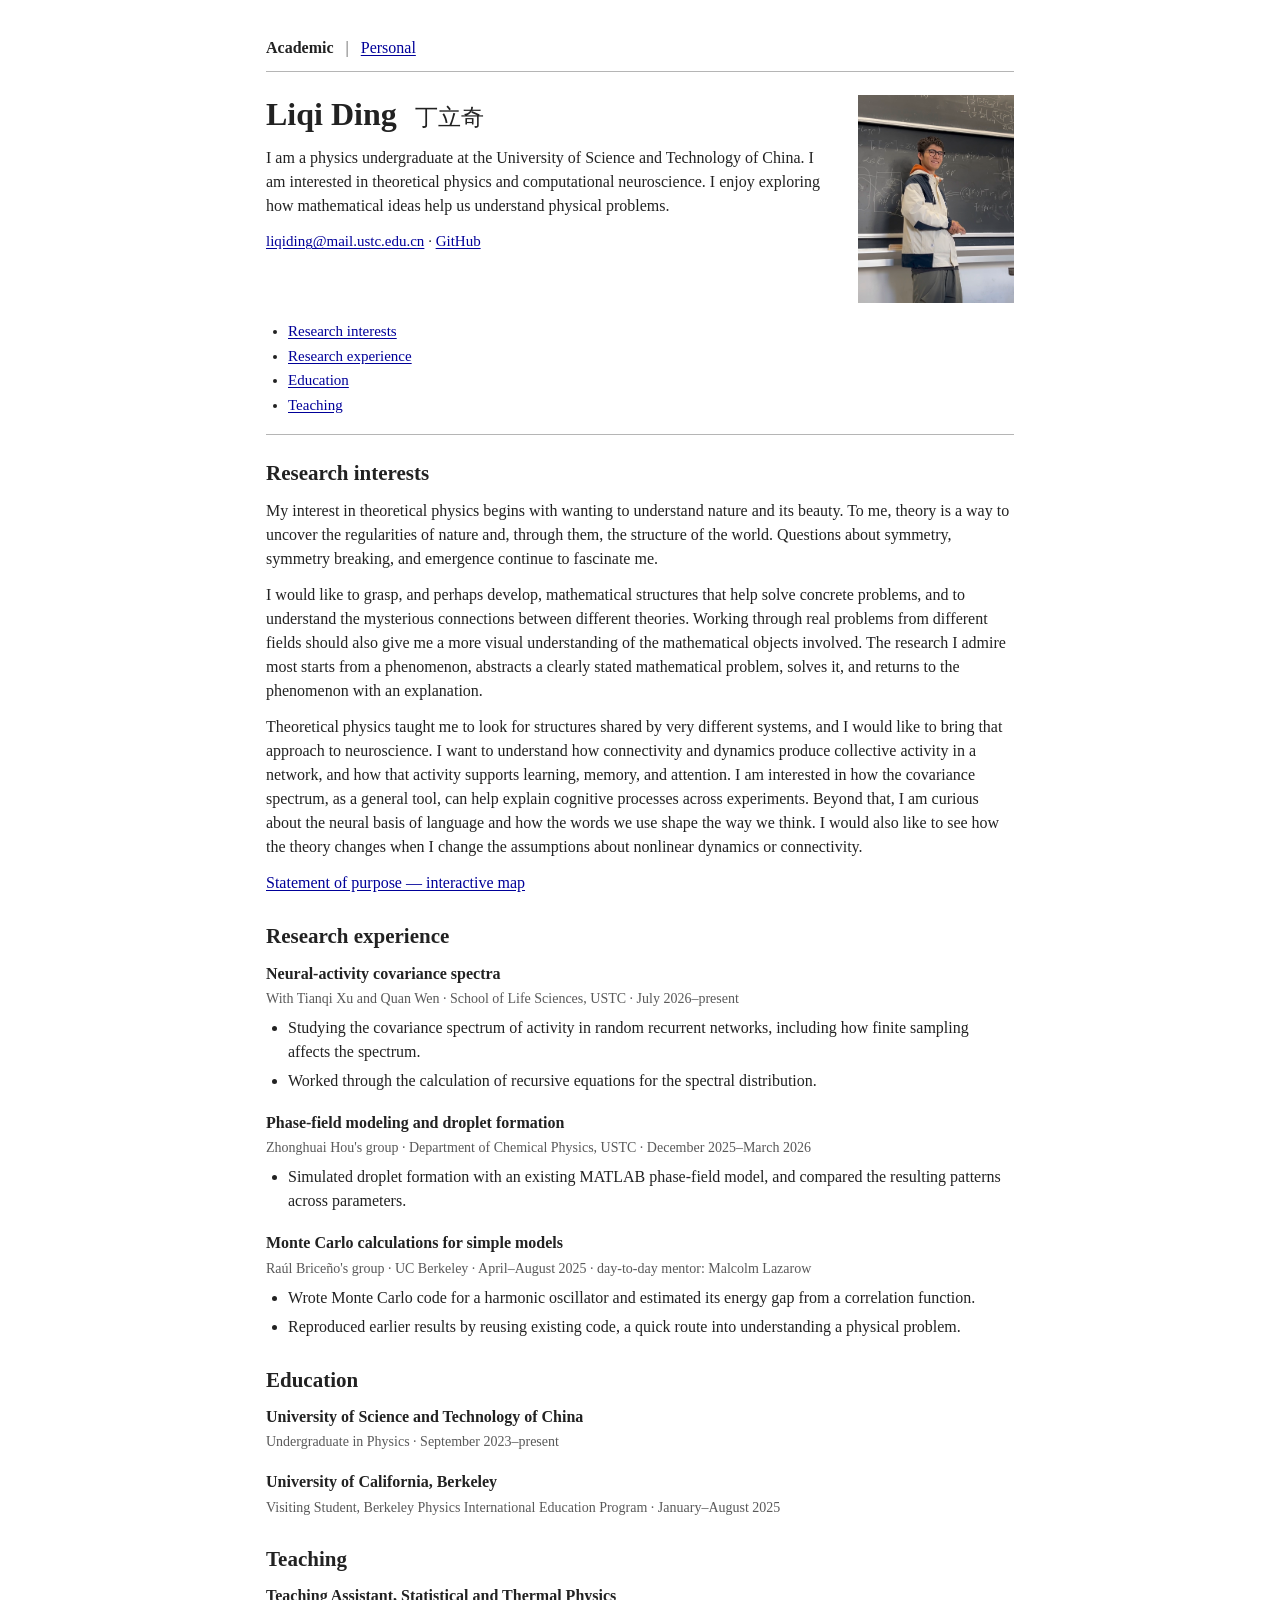
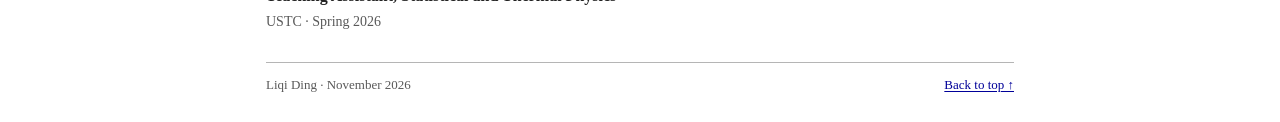
==== index.html @ dd3efa05 "Publish academic homepage, Personal page and interactive SOP map" ====
<!doctype html>
<html lang="en">
<head>
<meta charset="utf-8">
<meta name="viewport" content="width=device-width, initial-scale=1">
<meta name="description" content="Liqi Ding — physics undergraduate at USTC, with interests in theoretical physics and computational neuroscience.">
<title>Liqi Ding</title>
<link rel="stylesheet" href="style.css">
</head>
<body id="top">
<a class="skip-link" href="#main">Skip to content</a>
<nav class="site-nav" aria-label="Main navigation"><strong aria-current="page">Academic</strong><span aria-hidden="true">|</span><a href="personal.html">Personal</a></nav>
<header><div class="intro"><div class="intro-text"><h1>Liqi Ding <span lang="zh-Hans">丁立奇</span></h1><p>I am a physics undergraduate at the University of Science and Technology of China. I am interested in theoretical physics and computational neuroscience. I enjoy exploring how mathematical ideas help us understand physical problems.</p><p class="contact"><a href="mailto:liqiding@mail.ustc.edu.cn">liqiding@mail.ustc.edu.cn</a> · <a href="https://github.com/LuckytoeUSTC">GitHub</a></p></div><img class="portrait" src="assets/portrait.png" alt="Liqi Ding standing in front of a blackboard" width="156" height="208"></div><nav class="page-toc" aria-label="Sections"><ul>
<li><a href="#research-interests">Research interests</a></li>
<li><a href="#research-experience">Research experience</a></li>
<li><a href="#education">Education</a></li>
<li><a href="#teaching">Teaching</a></li>
</ul></nav></header>
<main id="main">
<section id="research-interests" aria-labelledby="research-interests-title">
<h2 id="research-interests-title">Research interests</h2>
<p>My interest in theoretical physics begins with wanting to understand nature and its beauty. To me, theory is a way to uncover the regularities of nature and, through them, the structure of the world. Questions about symmetry, symmetry breaking, and emergence continue to fascinate me.</p>
<p>I would like to grasp, and perhaps develop, mathematical structures that help solve concrete problems, and to understand the mysterious connections between different theories. Working through real problems from different fields should also give me a more visual understanding of the mathematical objects involved. The research I admire most starts from a phenomenon, abstracts a clearly stated mathematical problem, solves it, and returns to the phenomenon with an explanation.</p>
<p>Theoretical physics taught me to look for structures shared by very different systems, and I would like to bring that approach to neuroscience. I want to understand how connectivity and dynamics produce collective activity in a network, and how that activity supports learning, memory, and attention. I am interested in how the covariance spectrum, as a general tool, can help explain cognitive processes across experiments. Beyond that, I am curious about the neural basis of language and how the words we use shape the way we think. I would also like to see how the theory changes when I change the assumptions about nonlinear dynamics or connectivity.</p>
<p><a href="sop-map.html">Statement of purpose — interactive map</a></p>
</section>
<section id="research-experience" aria-labelledby="research-experience-title">
<h2 id="research-experience-title">Research experience</h2>
<article class="cv-entry"><h3>Neural-activity covariance spectra</h3>
<p class="entry-context">With Tianqi Xu and Quan Wen · School of Life Sciences, USTC · July 2026–present</p>
<ul><li>Studying the covariance spectrum of activity in random recurrent networks, including how finite sampling affects the spectrum.</li><li>Worked through the calculation of recursive equations for the spectral distribution.</li></ul>
</article>
<article class="cv-entry"><h3>Phase-field modeling and droplet formation</h3>
<p class="entry-context">Zhonghuai Hou&#x27;s group · Department of Chemical Physics, USTC · December 2025–March 2026</p>
<ul><li>Simulated droplet formation with an existing MATLAB phase-field model, and compared the resulting patterns across parameters.</li></ul>
</article>
<article class="cv-entry"><h3>Monte Carlo calculations for simple models</h3>
<p class="entry-context">Raúl Briceño&#x27;s group · UC Berkeley · April–August 2025 · day-to-day mentor: Malcolm Lazarow</p>
<ul><li>Wrote Monte Carlo code for a harmonic oscillator and estimated its energy gap from a correlation function.</li><li>Reproduced earlier results by reusing existing code, a quick route into understanding a physical problem.</li></ul>
</article>
</section>
<section id="education" aria-labelledby="education-title">
<h2 id="education-title">Education</h2>
<article class="cv-entry"><h3>University of Science and Technology of China</h3>
<p class="entry-context">Undergraduate in Physics · September 2023–present</p>
</article>
<article class="cv-entry"><h3>University of California, Berkeley</h3>
<p class="entry-context">Visiting Student, Berkeley Physics International Education Program · January–August 2025</p>
</article>
</section>
<section id="teaching" aria-labelledby="teaching-title">
<h2 id="teaching-title">Teaching</h2>
<article class="cv-entry"><h3>Teaching Assistant, Statistical and Thermal Physics</h3>
<p class="entry-context">USTC · Spring 2026</p>
</article>
</section>
</main>
<footer><span>Liqi Ding · November 2026</span><a href="#top">Back to top ↑</a></footer>
</body>
</html>
---- style.css ----
/* Shared by the academic home and Personal page. No web fonts or JavaScript. */
:root{color-scheme:light;--ink:#222;--muted:#595959;--line:#b5b5b5;--link:#000099}
*{box-sizing:border-box}
html{scroll-padding-top:1.5rem}
body{max-width:800px;margin:36px auto 28px;padding:0 26px;background:#fff;color:var(--ink);font:16px/1.5 Georgia,'Times New Roman','Noto Serif CJK SC',serif}
a{color:var(--link);text-decoration:underline;text-underline-offset:2px}
a:visited{color:#551a8b}a:hover{color:#900}a:focus-visible{outline:2px solid var(--link);outline-offset:4px}
header{border-bottom:1px solid var(--line);padding-bottom:16px;margin-bottom:25px}
h1{font-size:32px;line-height:1.2;margin:0 0 13px;font-weight:bold}
h1 span{display:inline-block;margin-left:10px;font-size:23px;font-weight:normal}
header>p{max-width:690px}.contact{font-size:15px;margin:12px 0}
nav{display:flex;flex-wrap:wrap;gap:5px 20px;font-size:15px;margin-top:15px}
nav a{white-space:nowrap}
section{margin:0 0 28px}h2{font-size:21px;line-height:1.3;margin:0 0 12px;font-weight:bold}
p{margin:0 0 12px}
.cv-entry{margin:0 0 19px}.cv-entry h3{font-size:16px;line-height:1.4;margin:0 0 3px}
.entry-context{font-size:14px;color:var(--muted);margin:0 0 7px}
ul{padding-left:22px;margin:6px 0 0}li{margin:0 0 5px}
.home-link{font-size:16px;margin:0 0 13px}
footer{display:flex;justify-content:space-between;gap:12px;flex-wrap:wrap;border-top:1px solid var(--line);padding-top:12px;margin-top:30px;font-size:13px;color:var(--muted)}
.skip-link{position:absolute;top:-100px}.skip-link:focus{top:5px;background:#fff;padding:5px}
@media(max-width:520px){body{margin-top:25px;padding:0 19px}h1{font-size:29px}h1 span{font-size:21px}.contact{overflow-wrap:anywhere}nav{gap:6px 15px}section{margin-bottom:25px}}
@media print{body{max-width:none;margin:0;font-size:11pt}nav,.skip-link,footer>a{display:none}a,a:visited{color:#000}.cv-entry{break-inside:avoid}header{margin-bottom:18px}}

/* Non-destructive 3:4 portrait crop; keep the full original photo. */
.intro{display:grid;grid-template-columns:minmax(0,1fr) 156px;gap:28px;align-items:start}
.portrait{display:block;width:156px;height:208px;object-fit:cover;object-position:48% 50%}
@media(max-width:520px){.intro{grid-template-columns:minmax(0,1fr) 110px;gap:16px}.portrait{width:110px;height:147px}.intro h1 span{display:block;margin:5px 0 0}}
@media(max-width:360px){.intro{grid-template-columns:1fr}.portrait{width:126px;height:168px}}

/* Page navigation and the document contents use distinct, conventional forms. */
.site-nav{margin:0 0 23px;padding-bottom:11px;border-bottom:1px solid var(--line);gap:0 12px;font-size:16px}
.site-nav strong{color:var(--ink)}.site-nav>span{color:var(--muted)}
.page-toc{display:block;margin-top:17px;font-size:15px}
.page-toc ul{margin:0;padding-left:22px}.page-toc li{margin:2px 0}
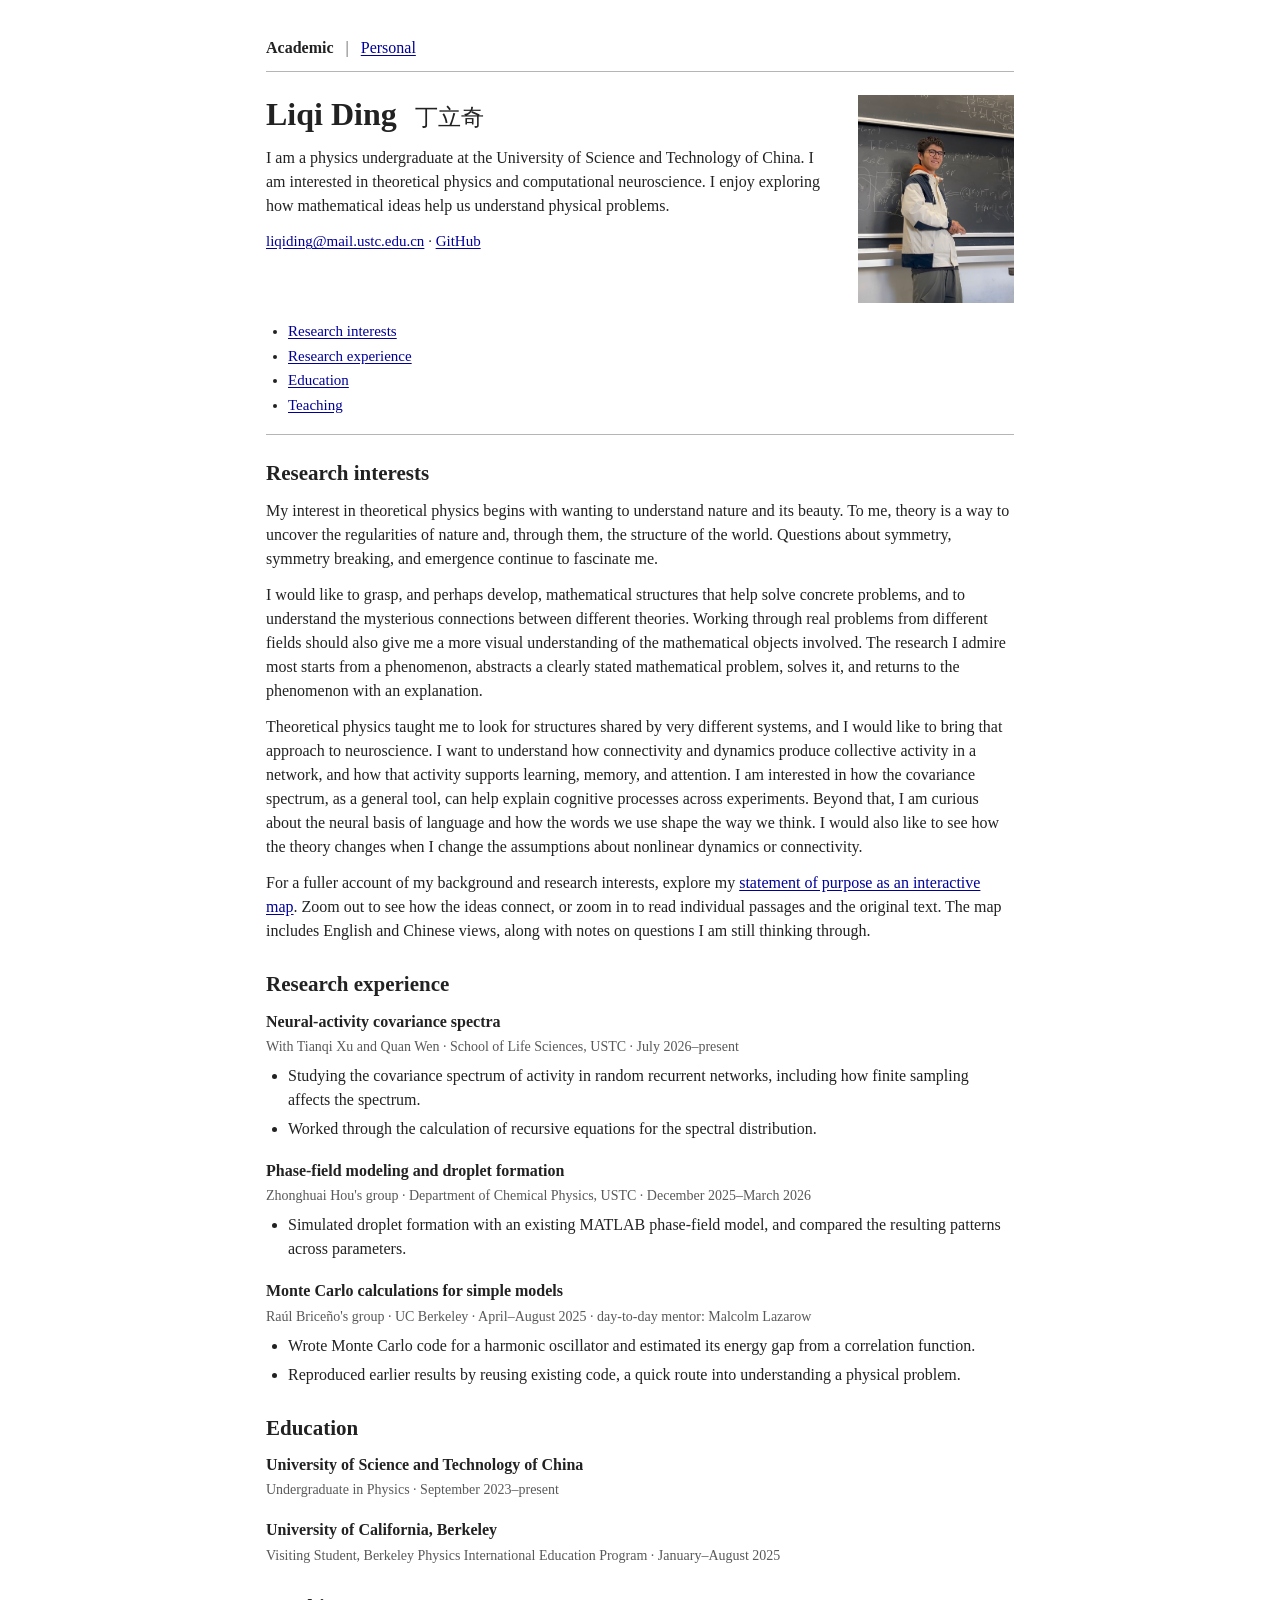
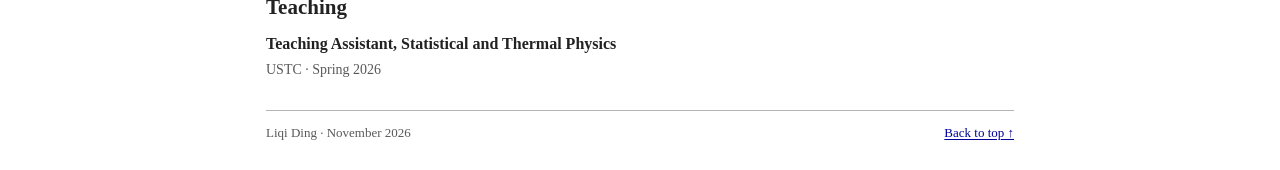
==== commit d702e6d1: "Introduce the interactive statement of purpose map" ====
--- a/index.html
+++ b/index.html
@@ -22,7 +22,7 @@
 <p>My interest in theoretical physics begins with wanting to understand nature and its beauty. To me, theory is a way to uncover the regularities of nature and, through them, the structure of the world. Questions about symmetry, symmetry breaking, and emergence continue to fascinate me.</p>
 <p>I would like to grasp, and perhaps develop, mathematical structures that help solve concrete problems, and to understand the mysterious connections between different theories. Working through real problems from different fields should also give me a more visual understanding of the mathematical objects involved. The research I admire most starts from a phenomenon, abstracts a clearly stated mathematical problem, solves it, and returns to the phenomenon with an explanation.</p>
 <p>Theoretical physics taught me to look for structures shared by very different systems, and I would like to bring that approach to neuroscience. I want to understand how connectivity and dynamics produce collective activity in a network, and how that activity supports learning, memory, and attention. I am interested in how the covariance spectrum, as a general tool, can help explain cognitive processes across experiments. Beyond that, I am curious about the neural basis of language and how the words we use shape the way we think. I would also like to see how the theory changes when I change the assumptions about nonlinear dynamics or connectivity.</p>
-<p><a href="sop-map.html">Statement of purpose — interactive map</a></p>
+<p>For a fuller account of my background and research interests, explore my <a href="sop-map.html">statement of purpose as an interactive map</a>. Zoom out to see how the ideas connect, or zoom in to read individual passages and the original text. The map includes English and Chinese views, along with notes on questions I am still thinking through.</p>
 </section>
 <section id="research-experience" aria-labelledby="research-experience-title">
 <h2 id="research-experience-title">Research experience</h2>
